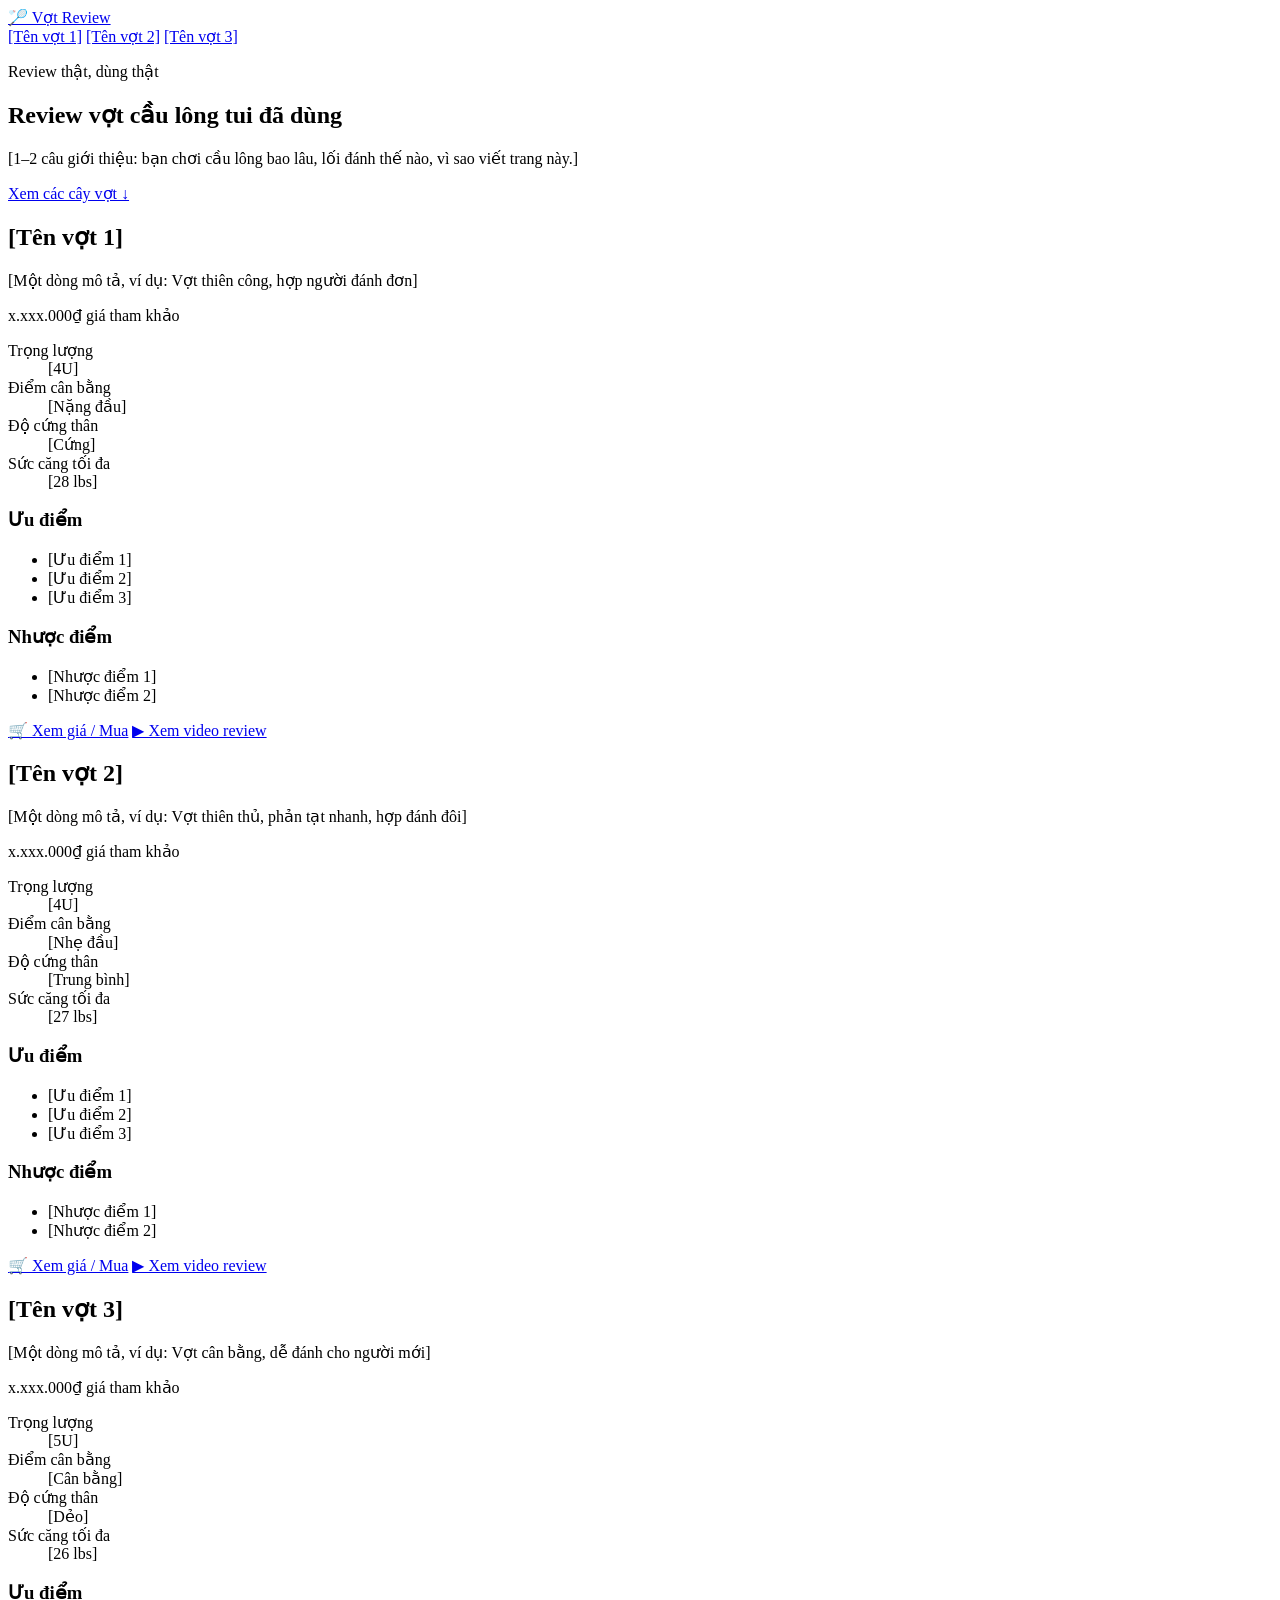
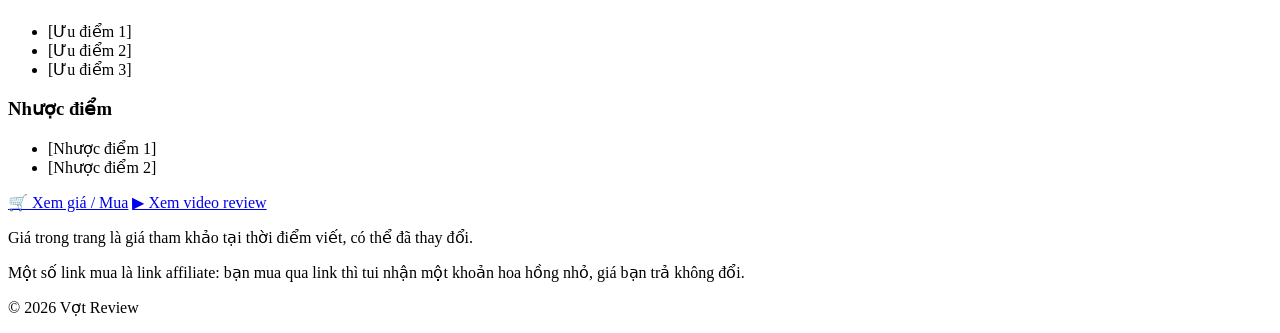
==== index.html @ 79912175 "feat: add landing page HTML, image folders and README Co-Authored-By: Claude Opus 5.5 (1M context) <" ====
<!doctype html>
<html lang="vi">
<head>
  <meta charset="utf-8">
  <meta name="viewport" content="width=device-width, initial-scale=1">
  <title>Review vợt cầu lông</title>
  <meta name="description" content="Review các cây vợt cầu lông tui đã dùng: hình ảnh, giá, thông số, ưu nhược điểm, link mua và video.">

  <!-- Open Graph: hiện ảnh + tiêu đề khi chia sẻ link lên Facebook/Zalo.
       Sau khi deploy, đổi og:image thành URL tuyệt đối, ví dụ https://ten-mien.vercel.app/images/hero.webp -->
  <meta property="og:type" content="website">
  <meta property="og:title" content="Review vợt cầu lông">
  <meta property="og:description" content="Review thật, dùng thật: giá, thông số, ưu nhược điểm từng cây vợt.">
  <meta property="og:image" content="images/hero.webp">

  <link rel="icon" href="data:image/svg+xml,%3Csvg xmlns=%22http://www.w3.org/2000/svg%22 viewBox=%220 0 100 100%22%3E%3Ctext y=%22.9em%22 font-size=%2290%22%3E🏸%3C/text%3E%3C/svg%3E">
  <link rel="preconnect" href="https://fonts.googleapis.com">
  <link rel="preconnect" href="https://fonts.gstatic.com" crossorigin>
  <link href="https://fonts.googleapis.com/css2?family=Be+Vietnam+Pro:wght@400;600;700&amp;display=swap" rel="stylesheet">
  <link rel="stylesheet" href="css/style.css">
  <script src="js/gallery.js" defer></script>
</head>
<body>
  <header class="site-header">
    <div class="container site-header__inner">
      <a class="logo" href="#top">🏸 Vợt Review</a>
      <nav class="site-nav" aria-label="Danh sách vợt">
        <!-- Mỗi vợt một dòng. href phải khớp id của section vợt -->
        <a href="#vot-1">[Tên vợt 1]</a>
        <a href="#vot-2">[Tên vợt 2]</a>
        <a href="#vot-3">[Tên vợt 3]</a>
      </nav>
    </div>
  </header>

  <section class="hero" id="top">
    <div class="container hero__inner">
      <div class="hero__text">
        <p class="hero__eyebrow">Review thật, dùng thật</p>
        <h1 class="hero__title">Review vợt cầu lông <span class="highlight">tui đã dùng</span></h1>
        <p class="hero__lead">[1–2 câu giới thiệu: bạn chơi cầu lông bao lâu, lối đánh thế nào, vì sao viết trang này.]</p>
        <a class="btn btn--primary" href="#vot-1">Xem các cây vợt ↓</a>
      </div>
      <div class="hero__media frame" data-label="Ảnh bìa">
        <img src="images/hero.webp" alt="[Mô tả ảnh bìa]" onerror="this.remove()">
      </div>
    </div>
  </section>

  <main>
    <!-- ================= VỢT 1: copy từ dòng này =================
         Khi thêm vợt mới, đổi "vot-1" thành "vot-N" ở: id, aria-labelledby, id của h2, đường dẫn ảnh.
         Nhớ thêm link "#vot-N" vào menu ở header. -->
    <section class="racket" id="vot-1" aria-labelledby="vot-1-title">
      <div class="container racket__inner">
        <div class="racket__media">
          <div class="gallery">
            <div class="gallery__track" role="region" tabindex="0" aria-label="Ảnh [Tên vợt 1]">
              <!-- 3–5 ảnh: images/vot-1/1.webp … 5.webp. Ít ảnh hơn thì xoá bớt <figure> -->
              <figure class="slide frame" data-label="Ảnh 1"><img src="images/vot-1/1.webp" alt="[Tên vợt 1], ảnh 1" loading="lazy" onerror="this.remove()"></figure>
              <figure class="slide frame" data-label="Ảnh 2"><img src="images/vot-1/2.webp" alt="[Tên vợt 1], ảnh 2" loading="lazy" onerror="this.remove()"></figure>
              <figure class="slide frame" data-label="Ảnh 3"><img src="images/vot-1/3.webp" alt="[Tên vợt 1], ảnh 3" loading="lazy" onerror="this.remove()"></figure>
              <figure class="slide frame" data-label="Ảnh 4"><img src="images/vot-1/4.webp" alt="[Tên vợt 1], ảnh 4" loading="lazy" onerror="this.remove()"></figure>
              <figure class="slide frame" data-label="Ảnh 5"><img src="images/vot-1/5.webp" alt="[Tên vợt 1], ảnh 5" loading="lazy" onerror="this.remove()"></figure>
            </div>
          </div>
        </div>
        <div class="racket__info">
          <h2 class="racket__name" id="vot-1-title">[Tên vợt 1]</h2>
          <p class="racket__tagline">[Một dòng mô tả, ví dụ: Vợt thiên công, hợp người đánh đơn]</p>
          <p class="price"><span class="price__value">x.xxx.000₫</span> <span class="price__note">giá tham khảo</span></p>
          <!-- Thông số nào không dùng thì xoá cả dòng <div class="spec"> -->
          <dl class="specs">
            <div class="spec"><dt>Trọng lượng</dt><dd>[4U]</dd></div>
            <div class="spec"><dt>Điểm cân bằng</dt><dd>[Nặng đầu]</dd></div>
            <div class="spec"><dt>Độ cứng thân</dt><dd>[Cứng]</dd></div>
            <div class="spec"><dt>Sức căng tối đa</dt><dd>[28 lbs]</dd></div>
          </dl>
          <div class="proscons">
            <div class="proscons__box proscons__box--pro">
              <h3>Ưu điểm</h3>
              <ul>
                <li>[Ưu điểm 1]</li>
                <li>[Ưu điểm 2]</li>
                <li>[Ưu điểm 3]</li>
              </ul>
            </div>
            <div class="proscons__box proscons__box--con">
              <h3>Nhược điểm</h3>
              <ul>
                <li>[Nhược điểm 1]</li>
                <li>[Nhược điểm 2]</li>
              </ul>
            </div>
          </div>
          <div class="actions">
            <!-- Thay "#" bằng link mua (Shopee, Lazada, shop…) và link video (YouTube, TikTok…) -->
            <a class="btn btn--primary" href="#" target="_blank" rel="sponsored noopener">🛒 Xem giá / Mua</a>
            <a class="btn btn--secondary" href="#" target="_blank" rel="noopener">▶ Xem video review</a>
          </div>
        </div>
      </div>
    </section>
    <!-- ================= VỢT 1: copy tới dòng này ================= -->

    <section class="racket" id="vot-2" aria-labelledby="vot-2-title">
      <div class="container racket__inner">
        <div class="racket__media">
          <div class="gallery">
            <div class="gallery__track" role="region" tabindex="0" aria-label="Ảnh [Tên vợt 2]">
              <figure class="slide frame" data-label="Ảnh 1"><img src="images/vot-2/1.webp" alt="[Tên vợt 2], ảnh 1" loading="lazy" onerror="this.remove()"></figure>
              <figure class="slide frame" data-label="Ảnh 2"><img src="images/vot-2/2.webp" alt="[Tên vợt 2], ảnh 2" loading="lazy" onerror="this.remove()"></figure>
              <figure class="slide frame" data-label="Ảnh 3"><img src="images/vot-2/3.webp" alt="[Tên vợt 2], ảnh 3" loading="lazy" onerror="this.remove()"></figure>
              <figure class="slide frame" data-label="Ảnh 4"><img src="images/vot-2/4.webp" alt="[Tên vợt 2], ảnh 4" loading="lazy" onerror="this.remove()"></figure>
            </div>
          </div>
        </div>
        <div class="racket__info">
          <h2 class="racket__name" id="vot-2-title">[Tên vợt 2]</h2>
          <p class="racket__tagline">[Một dòng mô tả, ví dụ: Vợt thiên thủ, phản tạt nhanh, hợp đánh đôi]</p>
          <p class="price"><span class="price__value">x.xxx.000₫</span> <span class="price__note">giá tham khảo</span></p>
          <dl class="specs">
            <div class="spec"><dt>Trọng lượng</dt><dd>[4U]</dd></div>
            <div class="spec"><dt>Điểm cân bằng</dt><dd>[Nhẹ đầu]</dd></div>
            <div class="spec"><dt>Độ cứng thân</dt><dd>[Trung bình]</dd></div>
            <div class="spec"><dt>Sức căng tối đa</dt><dd>[27 lbs]</dd></div>
          </dl>
          <div class="proscons">
            <div class="proscons__box proscons__box--pro">
              <h3>Ưu điểm</h3>
              <ul>
                <li>[Ưu điểm 1]</li>
                <li>[Ưu điểm 2]</li>
                <li>[Ưu điểm 3]</li>
              </ul>
            </div>
            <div class="proscons__box proscons__box--con">
              <h3>Nhược điểm</h3>
              <ul>
                <li>[Nhược điểm 1]</li>
                <li>[Nhược điểm 2]</li>
              </ul>
            </div>
          </div>
          <div class="actions">
            <a class="btn btn--primary" href="#" target="_blank" rel="sponsored noopener">🛒 Xem giá / Mua</a>
            <a class="btn btn--secondary" href="#" target="_blank" rel="noopener">▶ Xem video review</a>
          </div>
        </div>
      </div>
    </section>

    <section class="racket" id="vot-3" aria-labelledby="vot-3-title">
      <div class="container racket__inner">
        <div class="racket__media">
          <div class="gallery">
            <div class="gallery__track" role="region" tabindex="0" aria-label="Ảnh [Tên vợt 3]">
              <figure class="slide frame" data-label="Ảnh 1"><img src="images/vot-3/1.webp" alt="[Tên vợt 3], ảnh 1" loading="lazy" onerror="this.remove()"></figure>
              <figure class="slide frame" data-label="Ảnh 2"><img src="images/vot-3/2.webp" alt="[Tên vợt 3], ảnh 2" loading="lazy" onerror="this.remove()"></figure>
              <figure class="slide frame" data-label="Ảnh 3"><img src="images/vot-3/3.webp" alt="[Tên vợt 3], ảnh 3" loading="lazy" onerror="this.remove()"></figure>
            </div>
          </div>
        </div>
        <div class="racket__info">
          <h2 class="racket__name" id="vot-3-title">[Tên vợt 3]</h2>
          <p class="racket__tagline">[Một dòng mô tả, ví dụ: Vợt cân bằng, dễ đánh cho người mới]</p>
          <p class="price"><span class="price__value">x.xxx.000₫</span> <span class="price__note">giá tham khảo</span></p>
          <dl class="specs">
            <div class="spec"><dt>Trọng lượng</dt><dd>[5U]</dd></div>
            <div class="spec"><dt>Điểm cân bằng</dt><dd>[Cân bằng]</dd></div>
            <div class="spec"><dt>Độ cứng thân</dt><dd>[Dẻo]</dd></div>
            <div class="spec"><dt>Sức căng tối đa</dt><dd>[26 lbs]</dd></div>
          </dl>
          <div class="proscons">
            <div class="proscons__box proscons__box--pro">
              <h3>Ưu điểm</h3>
              <ul>
                <li>[Ưu điểm 1]</li>
                <li>[Ưu điểm 2]</li>
                <li>[Ưu điểm 3]</li>
              </ul>
            </div>
            <div class="proscons__box proscons__box--con">
              <h3>Nhược điểm</h3>
              <ul>
                <li>[Nhược điểm 1]</li>
                <li>[Nhược điểm 2]</li>
              </ul>
            </div>
          </div>
          <div class="actions">
            <a class="btn btn--primary" href="#" target="_blank" rel="sponsored noopener">🛒 Xem giá / Mua</a>
            <a class="btn btn--secondary" href="#" target="_blank" rel="noopener">▶ Xem video review</a>
          </div>
        </div>
      </div>
    </section>
  </main>

  <footer class="site-footer">
    <div class="container">
      <p>Giá trong trang là giá tham khảo tại thời điểm viết, có thể đã thay đổi.</p>
      <p>Một số link mua là link affiliate: bạn mua qua link thì tui nhận một khoản hoa hồng nhỏ, giá bạn trả không đổi.</p>
      <p>© 2026 Vợt Review</p>
    </div>
  </footer>
</body>
</html>
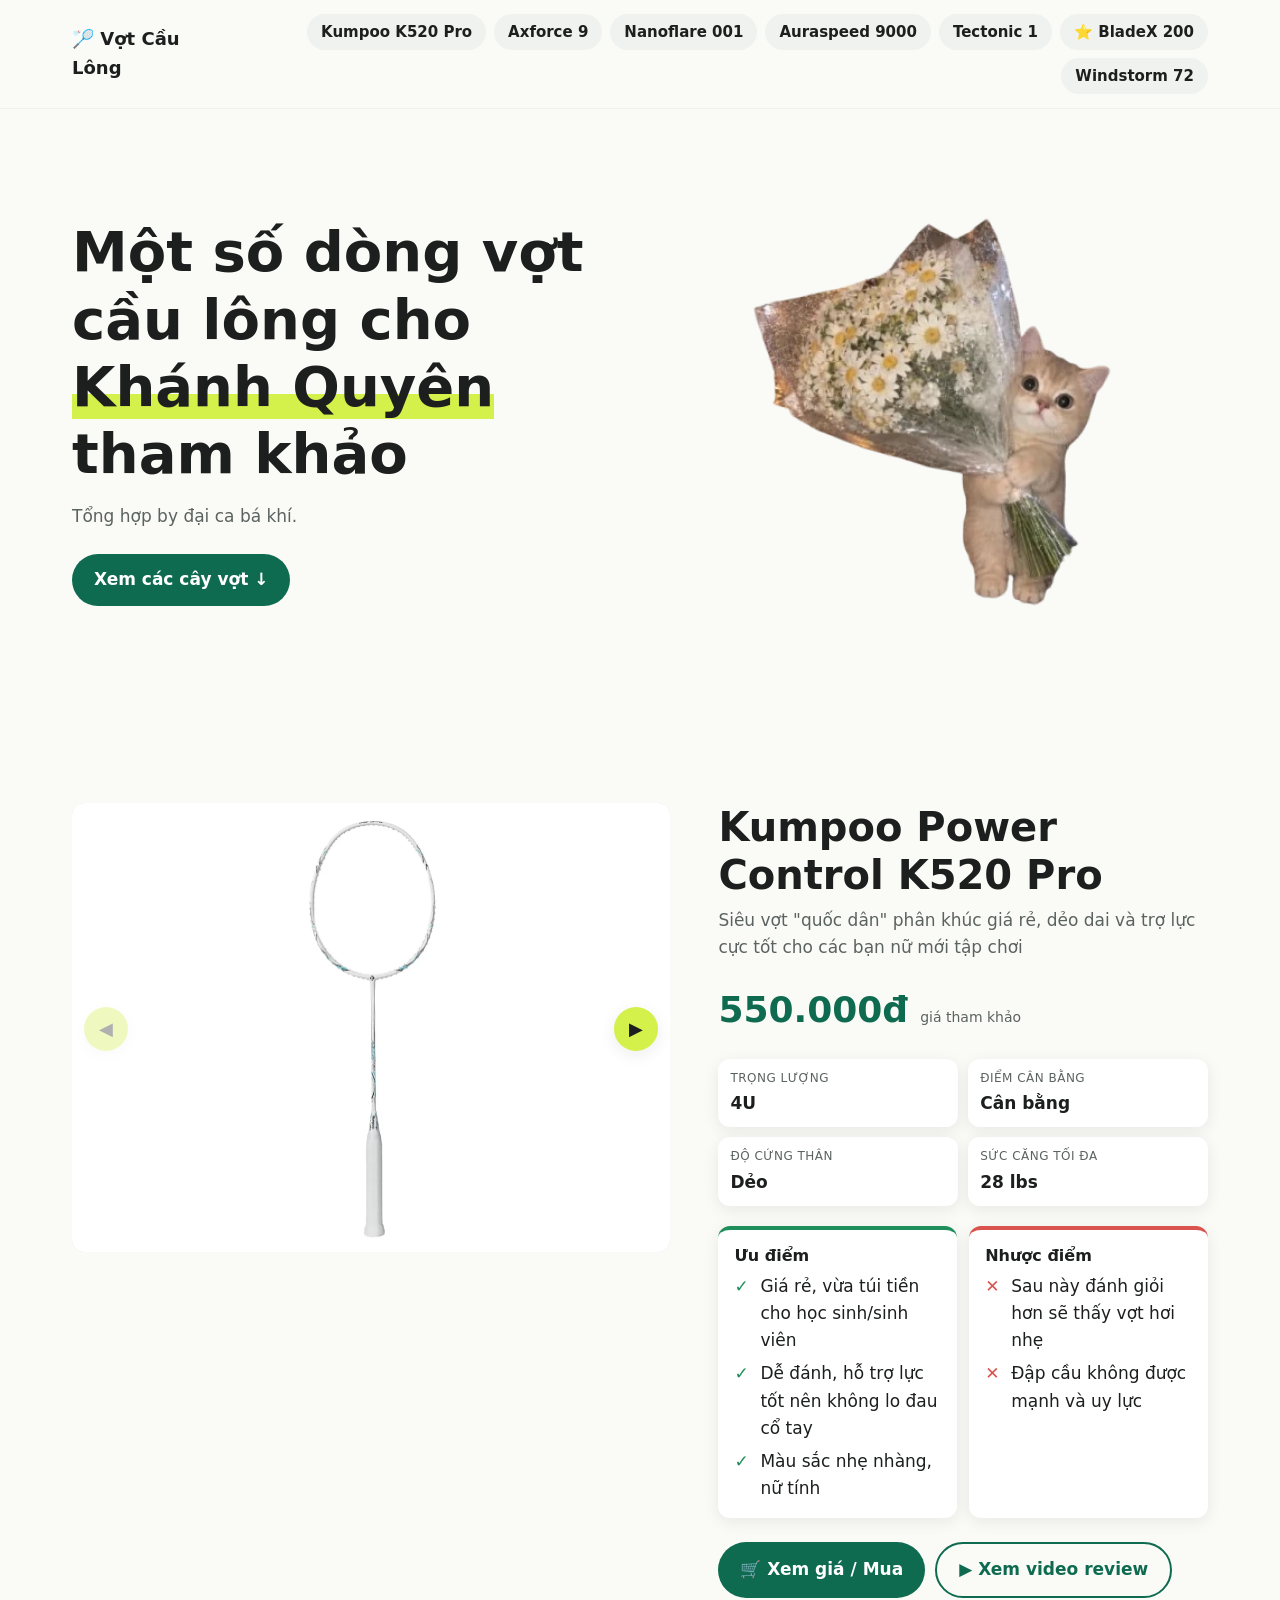
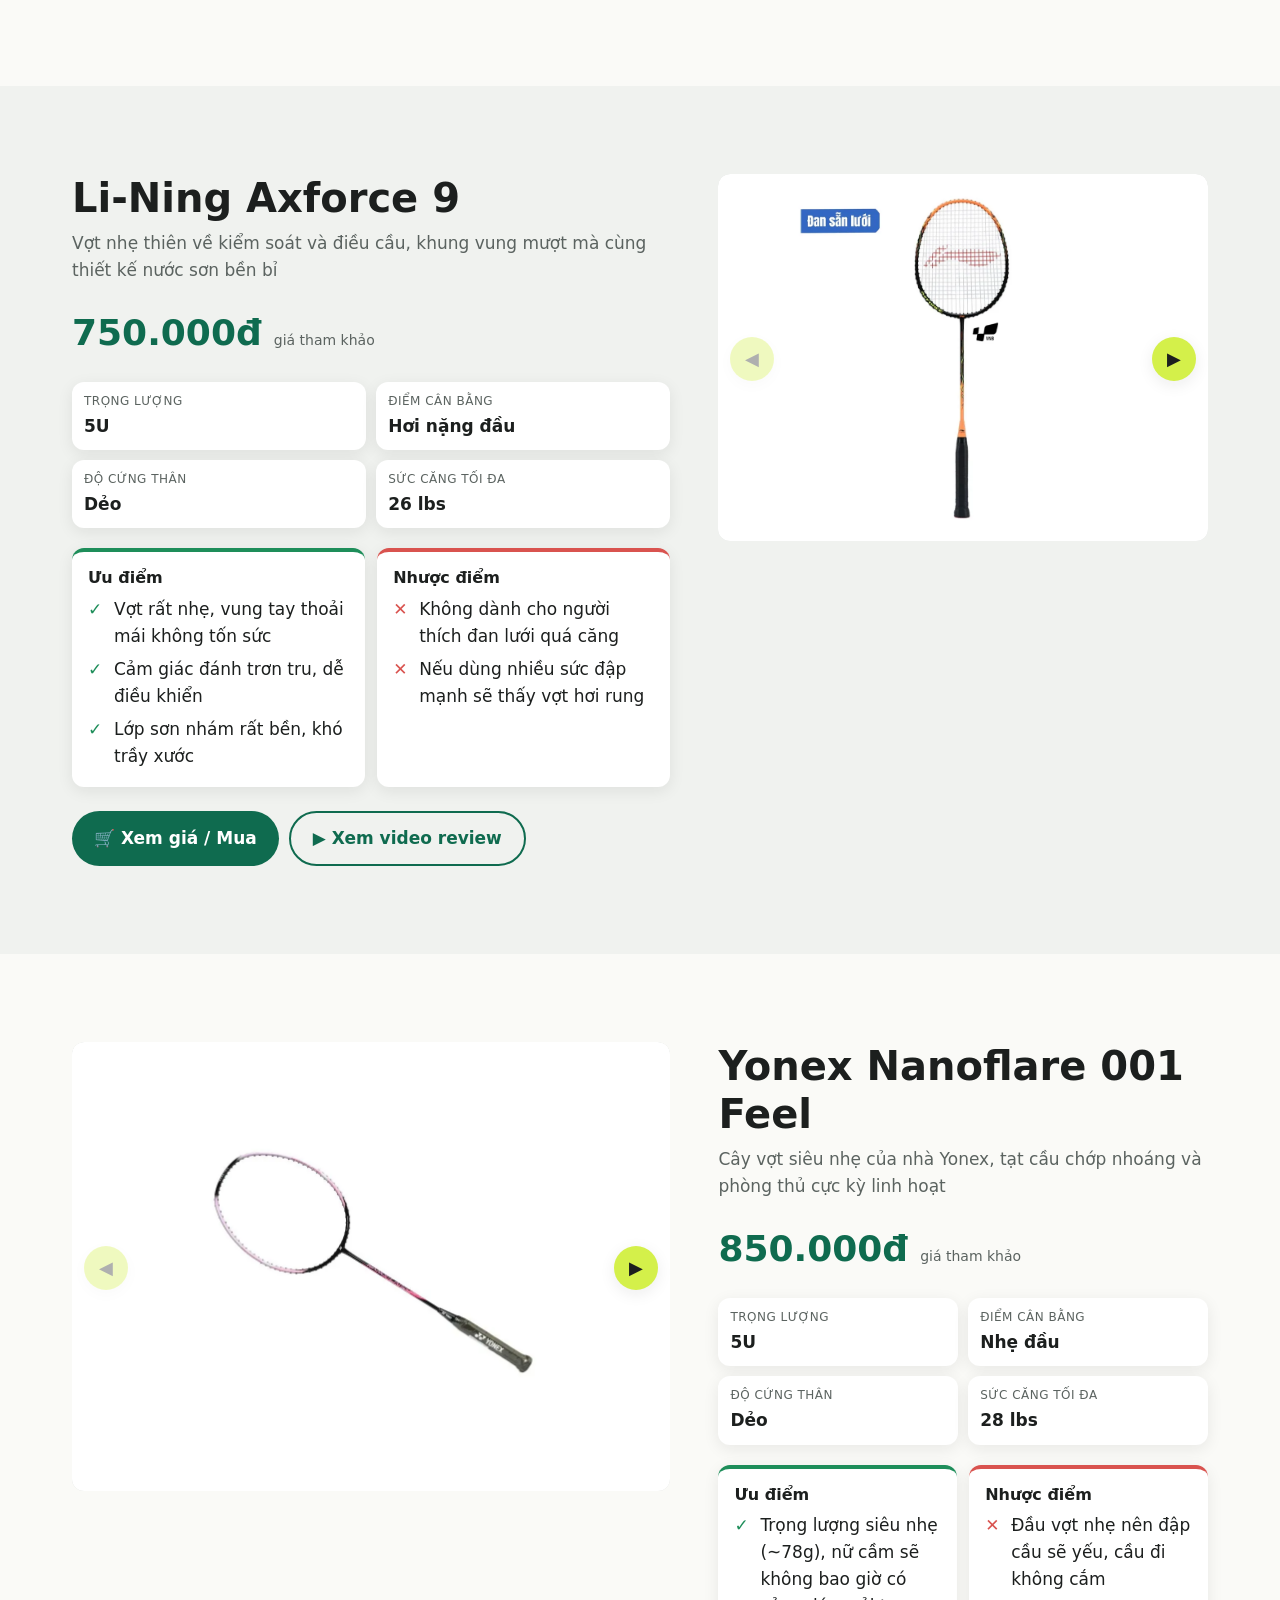
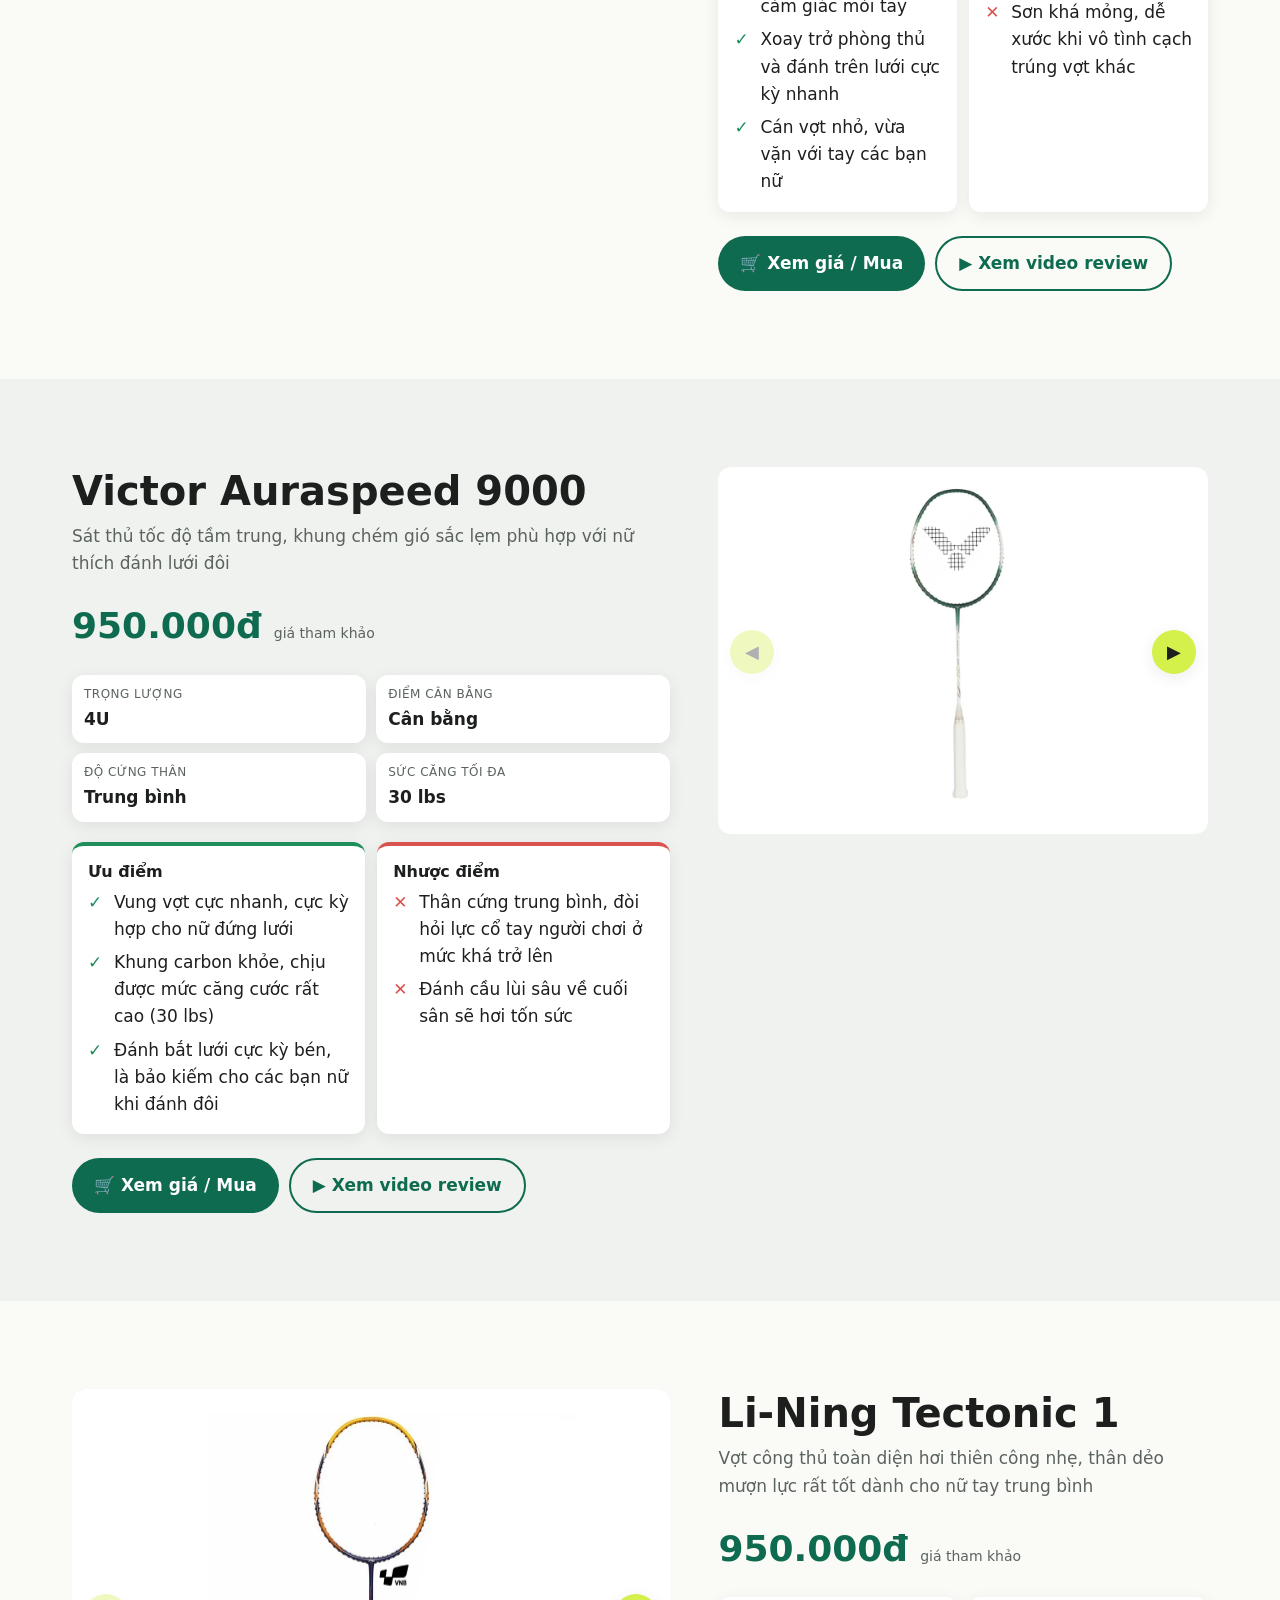
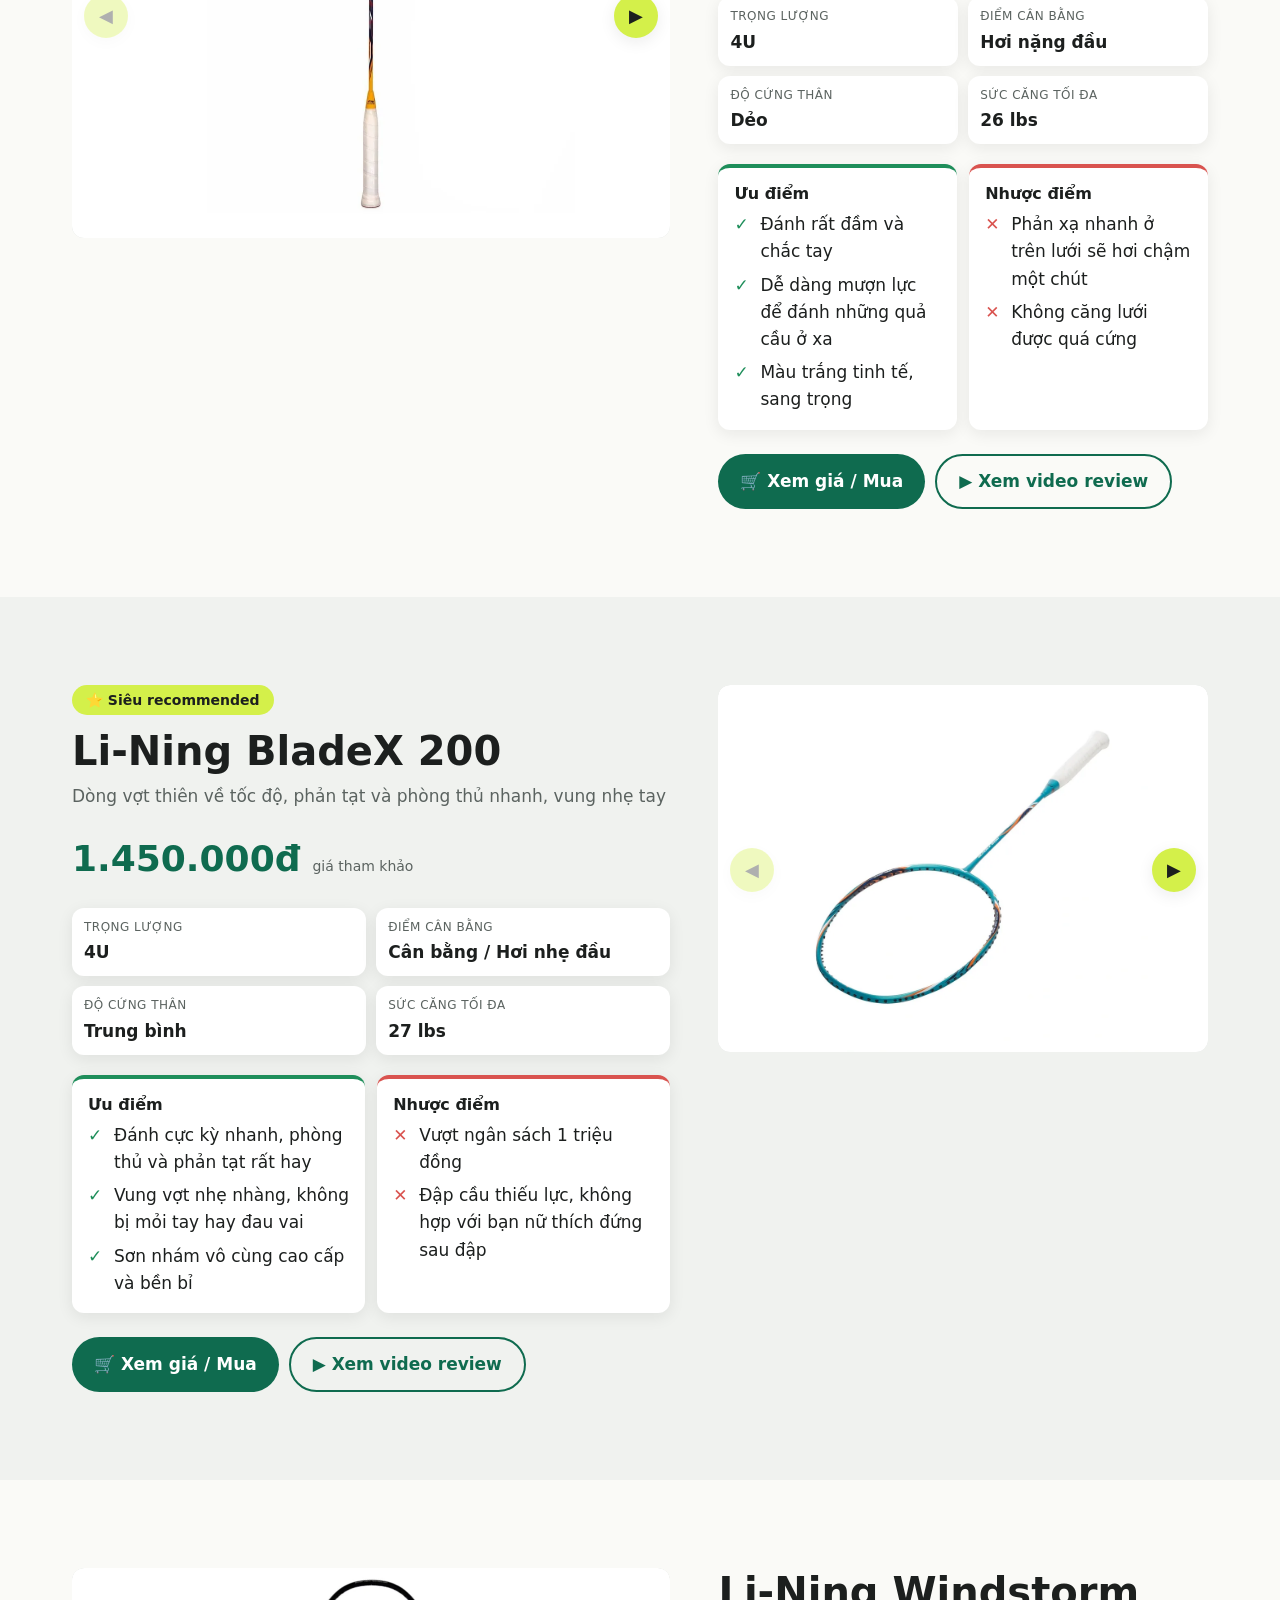
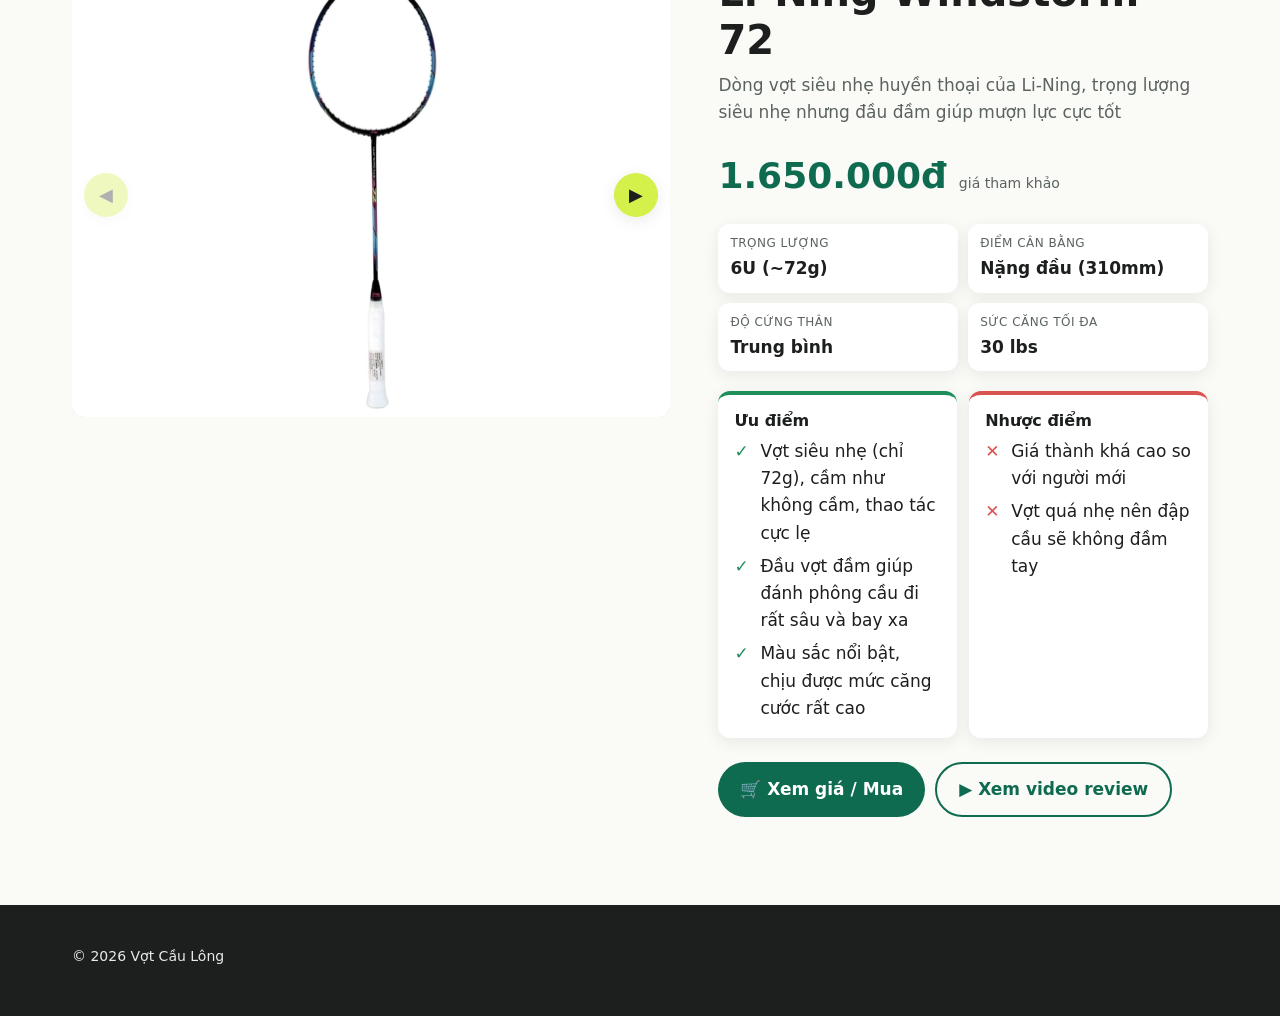
==== commit fd81a104: "first commit" ====
--- a/index.html
+++ b/index.html
@@ -3,17 +3,17 @@
 <head>
   <meta charset="utf-8">
   <meta name="viewport" content="width=device-width, initial-scale=1">
-  <title>Review vợt cầu lông</title>
-  <meta name="description" content="Review các cây vợt cầu lông tui đã dùng: hình ảnh, giá, thông số, ưu nhược điểm, link mua và video.">
+  <title>Một số dòng vợt cầu lông đáng tham khảo</title>
+  <meta name="description" content="Giới thiệu một số dòng vợt cầu lông: hình ảnh, giá, thông số, ưu nhược điểm, link mua và video.">
 
   <!-- Open Graph: hiện ảnh + tiêu đề khi chia sẻ link lên Facebook/Zalo.
        Sau khi deploy, đổi og:image thành URL tuyệt đối, ví dụ https://ten-mien.vercel.app/images/hero.webp -->
   <meta property="og:type" content="website">
-  <meta property="og:title" content="Review vợt cầu lông">
-  <meta property="og:description" content="Review thật, dùng thật: giá, thông số, ưu nhược điểm từng cây vợt.">
+  <meta property="og:title" content="Một số dòng vợt cầu lông đáng tham khảo">
+  <meta property="og:description" content="Giá, thông số, ưu nhược điểm từng cây vợt, kèm link mua và video.">
   <meta property="og:image" content="images/hero.webp">
 
-  <link rel="icon" href="data:image/svg+xml,%3Csvg xmlns=%22http://www.w3.org/2000/svg%22 viewBox=%220 0 100 100%22%3E%3Ctext y=%22.9em%22 font-size=%2290%22%3E🏸%3C/text%3E%3C/svg%3E">
+  <link rel="icon" href="data:image/svg+xml,%3Csvg xmlns=%22http://www.w3.org/2000/svg%22 viewBox=%220%200%20100%20100%22%3E%3Ctext%20y=%22.9em%22%20font-size=%2290%22%3E🏸%3C/text%3E%3C/svg%3E">
   <link rel="preconnect" href="https://fonts.googleapis.com">
   <link rel="preconnect" href="https://fonts.gstatic.com" crossorigin>
   <link href="https://fonts.googleapis.com/css2?family=Be+Vietnam+Pro:wght@400;600;700&amp;display=swap" rel="stylesheet">
@@ -23,12 +23,16 @@
 <body>
   <header class="site-header">
     <div class="container site-header__inner">
-      <a class="logo" href="#top">🏸 Vợt Review</a>
+      <a class="logo" href="#top">🏸 Vợt Cầu Lông</a>
       <nav class="site-nav" aria-label="Danh sách vợt">
-        <!-- Mỗi vợt một dòng. href phải khớp id của section vợt -->
-        <a href="#vot-1">[Tên vợt 1]</a>
-        <a href="#vot-2">[Tên vợt 2]</a>
-        <a href="#vot-3">[Tên vợt 3]</a>
+        <!-- Mỗi vợt một dòng, nên dùng tên ngắn. href phải khớp id của section vợt -->
+        <a href="#vot-1">Kumpoo K520 Pro</a>
+        <a href="#vot-2">Axforce 9</a>
+        <a href="#vot-3">Nanoflare 001</a>
+        <a href="#vot-4">Auraspeed 9000</a>
+        <a href="#vot-5">Tectonic 1</a>
+        <a href="#vot-6">⭐ BladeX 200</a>
+        <a href="#vot-7">Windstorm 72</a>
       </nav>
     </div>
   </header>
@@ -36,13 +40,12 @@
   <section class="hero" id="top">
     <div class="container hero__inner">
       <div class="hero__text">
-        <p class="hero__eyebrow">Review thật, dùng thật</p>
-        <h1 class="hero__title">Review vợt cầu lông <span class="highlight">tui đã dùng</span></h1>
-        <p class="hero__lead">[1–2 câu giới thiệu: bạn chơi cầu lông bao lâu, lối đánh thế nào, vì sao viết trang này.]</p>
+        <h1 class="hero__title">Một số dòng vợt cầu lông cho <span class="highlight">Khánh Quyên</span> tham khảo</h1>
+        <p class="hero__lead">Tổng hợp by đại ca bá khí.</p>
         <a class="btn btn--primary" href="#vot-1">Xem các cây vợt ↓</a>
       </div>
       <div class="hero__media frame" data-label="Ảnh bìa">
-        <img src="images/hero.webp" alt="[Mô tả ảnh bìa]" onerror="this.remove()">
+        <img src="images/hero.webp" alt="Chú mèo ôm bó hoa cúc trắng" onerror="this.remove()">
       </div>
     </div>
   </section>
@@ -55,48 +58,47 @@
       <div class="container racket__inner">
         <div class="racket__media">
           <div class="gallery">
-            <div class="gallery__track" role="region" tabindex="0" aria-label="Ảnh [Tên vợt 1]">
+            <div class="gallery__track" role="region" tabindex="0" aria-label="Ảnh Kumpoo Power Control K520 Pro">
               <!-- 3–5 ảnh: images/vot-1/1.webp … 5.webp. Ít ảnh hơn thì xoá bớt <figure> -->
-              <figure class="slide frame" data-label="Ảnh 1"><img src="images/vot-1/1.webp" alt="[Tên vợt 1], ảnh 1" loading="lazy" onerror="this.remove()"></figure>
-              <figure class="slide frame" data-label="Ảnh 2"><img src="images/vot-1/2.webp" alt="[Tên vợt 1], ảnh 2" loading="lazy" onerror="this.remove()"></figure>
-              <figure class="slide frame" data-label="Ảnh 3"><img src="images/vot-1/3.webp" alt="[Tên vợt 1], ảnh 3" loading="lazy" onerror="this.remove()"></figure>
-              <figure class="slide frame" data-label="Ảnh 4"><img src="images/vot-1/4.webp" alt="[Tên vợt 1], ảnh 4" loading="lazy" onerror="this.remove()"></figure>
-              <figure class="slide frame" data-label="Ảnh 5"><img src="images/vot-1/5.webp" alt="[Tên vợt 1], ảnh 5" loading="lazy" onerror="this.remove()"></figure>
-            </div>
-          </div>
-        </div>
-        <div class="racket__info">
-          <h2 class="racket__name" id="vot-1-title">[Tên vợt 1]</h2>
-          <p class="racket__tagline">[Một dòng mô tả, ví dụ: Vợt thiên công, hợp người đánh đơn]</p>
-          <p class="price"><span class="price__value">x.xxx.000₫</span> <span class="price__note">giá tham khảo</span></p>
+              <figure class="slide frame" data-label="Ảnh 1"><img src="images/vot-1/1.webp" alt="Kumpoo K520 Pro, màu trắng" loading="lazy" onerror="this.remove()"></figure>
+              <figure class="slide frame" data-label="Ảnh 2"><img src="images/vot-1/2.webp" alt="Kumpoo K520 Pro, màu đen" loading="lazy" onerror="this.remove()"></figure>
+              <figure class="slide frame" data-label="Ảnh 3"><img src="images/vot-1/3.webp" alt="Kumpoo K520 Pro, màu trắng hồng" loading="lazy" onerror="this.remove()"></figure>
+              <figure class="slide frame" data-label="Ảnh 4"><img src="images/vot-1/4.webp" alt="Kumpoo K520 Pro, màu trắng viền xanh vàng" loading="lazy" onerror="this.remove()"></figure>
+            </div>
+          </div>
+        </div>
+        <div class="racket__info">
+          <h2 class="racket__name" id="vot-1-title">Kumpoo Power Control K520 Pro</h2>
+          <p class="racket__tagline">Siêu vợt "quốc dân" phân khúc giá rẻ, dẻo dai và trợ lực cực tốt cho các bạn nữ mới tập chơi</p>
+          <p class="price"><span class="price__value">550.000đ</span> <span class="price__note">giá tham khảo</span></p>
           <!-- Thông số nào không dùng thì xoá cả dòng <div class="spec"> -->
           <dl class="specs">
-            <div class="spec"><dt>Trọng lượng</dt><dd>[4U]</dd></div>
-            <div class="spec"><dt>Điểm cân bằng</dt><dd>[Nặng đầu]</dd></div>
-            <div class="spec"><dt>Độ cứng thân</dt><dd>[Cứng]</dd></div>
-            <div class="spec"><dt>Sức căng tối đa</dt><dd>[28 lbs]</dd></div>
-          </dl>
-          <div class="proscons">
-            <div class="proscons__box proscons__box--pro">
-              <h3>Ưu điểm</h3>
-              <ul>
-                <li>[Ưu điểm 1]</li>
-                <li>[Ưu điểm 2]</li>
-                <li>[Ưu điểm 3]</li>
-              </ul>
-            </div>
-            <div class="proscons__box proscons__box--con">
-              <h3>Nhược điểm</h3>
-              <ul>
-                <li>[Nhược điểm 1]</li>
-                <li>[Nhược điểm 2]</li>
+            <div class="spec"><dt>Trọng lượng</dt><dd>4U</dd></div>
+            <div class="spec"><dt>Điểm cân bằng</dt><dd>Cân bằng</dd></div>
+            <div class="spec"><dt>Độ cứng thân</dt><dd>Dẻo</dd></div>
+            <div class="spec"><dt>Sức căng tối đa</dt><dd>28 lbs</dd></div>
+          </dl>
+          <div class="proscons">
+            <div class="proscons__box proscons__box--pro">
+              <h3>Ưu điểm</h3>
+              <ul>
+                <li>Giá rẻ, vừa túi tiền cho học sinh/sinh viên</li>
+                <li>Dễ đánh, hỗ trợ lực tốt nên không lo đau cổ tay</li>
+                <li>Màu sắc nhẹ nhàng, nữ tính</li>
+              </ul>
+            </div>
+            <div class="proscons__box proscons__box--con">
+              <h3>Nhược điểm</h3>
+              <ul>
+                <li>Sau này đánh giỏi hơn sẽ thấy vợt hơi nhẹ</li>
+                <li>Đập cầu không được mạnh và uy lực</li>
               </ul>
             </div>
           </div>
           <div class="actions">
             <!-- Thay "#" bằng link mua (Shopee, Lazada, shop…) và link video (YouTube, TikTok…) -->
-            <a class="btn btn--primary" href="#" target="_blank" rel="sponsored noopener">🛒 Xem giá / Mua</a>
-            <a class="btn btn--secondary" href="#" target="_blank" rel="noopener">▶ Xem video review</a>
+            <a class="btn btn--primary" href="https://shopvnb.com/vot-cau-long-kumpoo-power-control-k520-pro.html" target="_blank" rel="sponsored noopener">🛒 Xem giá / Mua</a>
+            <a class="btn btn--secondary" href="https://www.youtube.com/watch?v=oPKC8yfj3J8" target="_blank" rel="noopener">▶ Xem video review</a>
           </div>
         </div>
       </div>
@@ -107,44 +109,45 @@
       <div class="container racket__inner">
         <div class="racket__media">
           <div class="gallery">
-            <div class="gallery__track" role="region" tabindex="0" aria-label="Ảnh [Tên vợt 2]">
-              <figure class="slide frame" data-label="Ảnh 1"><img src="images/vot-2/1.webp" alt="[Tên vợt 2], ảnh 1" loading="lazy" onerror="this.remove()"></figure>
-              <figure class="slide frame" data-label="Ảnh 2"><img src="images/vot-2/2.webp" alt="[Tên vợt 2], ảnh 2" loading="lazy" onerror="this.remove()"></figure>
-              <figure class="slide frame" data-label="Ảnh 3"><img src="images/vot-2/3.webp" alt="[Tên vợt 2], ảnh 3" loading="lazy" onerror="this.remove()"></figure>
-              <figure class="slide frame" data-label="Ảnh 4"><img src="images/vot-2/4.webp" alt="[Tên vợt 2], ảnh 4" loading="lazy" onerror="this.remove()"></figure>
-            </div>
-          </div>
-        </div>
-        <div class="racket__info">
-          <h2 class="racket__name" id="vot-2-title">[Tên vợt 2]</h2>
-          <p class="racket__tagline">[Một dòng mô tả, ví dụ: Vợt thiên thủ, phản tạt nhanh, hợp đánh đôi]</p>
-          <p class="price"><span class="price__value">x.xxx.000₫</span> <span class="price__note">giá tham khảo</span></p>
-          <dl class="specs">
-            <div class="spec"><dt>Trọng lượng</dt><dd>[4U]</dd></div>
-            <div class="spec"><dt>Điểm cân bằng</dt><dd>[Nhẹ đầu]</dd></div>
-            <div class="spec"><dt>Độ cứng thân</dt><dd>[Trung bình]</dd></div>
-            <div class="spec"><dt>Sức căng tối đa</dt><dd>[27 lbs]</dd></div>
-          </dl>
-          <div class="proscons">
-            <div class="proscons__box proscons__box--pro">
-              <h3>Ưu điểm</h3>
-              <ul>
-                <li>[Ưu điểm 1]</li>
-                <li>[Ưu điểm 2]</li>
-                <li>[Ưu điểm 3]</li>
-              </ul>
-            </div>
-            <div class="proscons__box proscons__box--con">
-              <h3>Nhược điểm</h3>
-              <ul>
-                <li>[Nhược điểm 1]</li>
-                <li>[Nhược điểm 2]</li>
-              </ul>
-            </div>
-          </div>
-          <div class="actions">
-            <a class="btn btn--primary" href="#" target="_blank" rel="sponsored noopener">🛒 Xem giá / Mua</a>
-            <a class="btn btn--secondary" href="#" target="_blank" rel="noopener">▶ Xem video review</a>
+            <div class="gallery__track" role="region" tabindex="0" aria-label="Ảnh Li-Ning Axforce 9">
+              <figure class="slide frame" data-label="Ảnh 1"><img src="images/vot-2/1.webp" alt="Li-Ning Axforce 9, màu cam đen" loading="lazy" onerror="this.remove()"></figure>
+              <figure class="slide frame" data-label="Ảnh 2"><img src="images/vot-2/2.webp" alt="Li-Ning Axforce 9, màu tím đen" loading="lazy" onerror="this.remove()"></figure>
+              <figure class="slide frame" data-label="Ảnh 3"><img src="images/vot-2/3.webp" alt="Li-Ning Axforce 9, màu trắng xanh ngọc" loading="lazy" onerror="this.remove()"></figure>
+              <figure class="slide frame" data-label="Ảnh 4"><img src="images/vot-2/4.webp" alt="Li-Ning Axforce 9, màu trắng hồng" loading="lazy" onerror="this.remove()"></figure>
+              <figure class="slide frame" data-label="Ảnh 5"><img src="images/vot-2/5.webp" alt="Li-Ning Axforce 9, màu xanh dương nhạt" loading="lazy" onerror="this.remove()"></figure>
+            </div>
+          </div>
+        </div>
+        <div class="racket__info">
+          <h2 class="racket__name" id="vot-2-title">Li-Ning Axforce 9</h2>
+          <p class="racket__tagline">Vợt nhẹ thiên về kiểm soát và điều cầu, khung vung mượt mà cùng thiết kế nước sơn bền bỉ</p>
+          <p class="price"><span class="price__value">750.000đ</span> <span class="price__note">giá tham khảo</span></p>
+          <dl class="specs">
+            <div class="spec"><dt>Trọng lượng</dt><dd>5U</dd></div>
+            <div class="spec"><dt>Điểm cân bằng</dt><dd>Hơi nặng đầu</dd></div>
+            <div class="spec"><dt>Độ cứng thân</dt><dd>Dẻo</dd></div>
+            <div class="spec"><dt>Sức căng tối đa</dt><dd>26 lbs</dd></div>
+          </dl>
+          <div class="proscons">
+            <div class="proscons__box proscons__box--pro">
+              <h3>Ưu điểm</h3>
+              <ul>
+                <li>Vợt rất nhẹ, vung tay thoải mái không tốn sức</li>
+                <li>Cảm giác đánh trơn tru, dễ điều khiển</li>
+                <li>Lớp sơn nhám rất bền, khó trầy xước</li>
+              </ul>
+            </div>
+            <div class="proscons__box proscons__box--con">
+              <h3>Nhược điểm</h3>
+              <ul>
+                <li>Không dành cho người thích đan lưới quá căng</li>
+                <li>Nếu dùng nhiều sức đập mạnh sẽ thấy vợt hơi rung</li>
+              </ul>
+            </div>
+          </div>
+          <div class="actions">
+            <a class="btn btn--primary" href="https://thegioicaulong.vn/vot-cau-long-lining-axforce-9-orange/" target="_blank" rel="sponsored noopener">🛒 Xem giá / Mua</a>
+            <a class="btn btn--secondary" href="https://www.youtube.com/results?search_query=review+vợt+cầu+lông+lining+axforce+9" target="_blank" rel="noopener">▶ Xem video review</a>
           </div>
         </div>
       </div>
@@ -154,43 +157,232 @@
       <div class="container racket__inner">
         <div class="racket__media">
           <div class="gallery">
-            <div class="gallery__track" role="region" tabindex="0" aria-label="Ảnh [Tên vợt 3]">
-              <figure class="slide frame" data-label="Ảnh 1"><img src="images/vot-3/1.webp" alt="[Tên vợt 3], ảnh 1" loading="lazy" onerror="this.remove()"></figure>
-              <figure class="slide frame" data-label="Ảnh 2"><img src="images/vot-3/2.webp" alt="[Tên vợt 3], ảnh 2" loading="lazy" onerror="this.remove()"></figure>
-              <figure class="slide frame" data-label="Ảnh 3"><img src="images/vot-3/3.webp" alt="[Tên vợt 3], ảnh 3" loading="lazy" onerror="this.remove()"></figure>
-            </div>
-          </div>
-        </div>
-        <div class="racket__info">
-          <h2 class="racket__name" id="vot-3-title">[Tên vợt 3]</h2>
-          <p class="racket__tagline">[Một dòng mô tả, ví dụ: Vợt cân bằng, dễ đánh cho người mới]</p>
-          <p class="price"><span class="price__value">x.xxx.000₫</span> <span class="price__note">giá tham khảo</span></p>
-          <dl class="specs">
-            <div class="spec"><dt>Trọng lượng</dt><dd>[5U]</dd></div>
-            <div class="spec"><dt>Điểm cân bằng</dt><dd>[Cân bằng]</dd></div>
-            <div class="spec"><dt>Độ cứng thân</dt><dd>[Dẻo]</dd></div>
-            <div class="spec"><dt>Sức căng tối đa</dt><dd>[26 lbs]</dd></div>
-          </dl>
-          <div class="proscons">
-            <div class="proscons__box proscons__box--pro">
-              <h3>Ưu điểm</h3>
-              <ul>
-                <li>[Ưu điểm 1]</li>
-                <li>[Ưu điểm 2]</li>
-                <li>[Ưu điểm 3]</li>
-              </ul>
-            </div>
-            <div class="proscons__box proscons__box--con">
-              <h3>Nhược điểm</h3>
-              <ul>
-                <li>[Nhược điểm 1]</li>
-                <li>[Nhược điểm 2]</li>
-              </ul>
-            </div>
-          </div>
-          <div class="actions">
-            <a class="btn btn--primary" href="#" target="_blank" rel="sponsored noopener">🛒 Xem giá / Mua</a>
-            <a class="btn btn--secondary" href="#" target="_blank" rel="noopener">▶ Xem video review</a>
+            <div class="gallery__track" role="region" tabindex="0" aria-label="Ảnh Yonex Nanoflare 001 Feel">
+              <figure class="slide frame" data-label="Ảnh 1"><img src="images/vot-3/1.webp" alt="Yonex Nanoflare 001 Feel, màu đen hồng" loading="lazy" onerror="this.remove()"></figure>
+              <figure class="slide frame" data-label="Ảnh 2"><img src="images/vot-3/2.webp" alt="Yonex Nanoflare 001 Feel, màu xanh lá" loading="lazy" onerror="this.remove()"></figure>
+              <figure class="slide frame" data-label="Ảnh 3"><img src="images/vot-3/3.webp" alt="Yonex Nanoflare 001 Feel, màu trắng xanh mint" loading="lazy" onerror="this.remove()"></figure>
+            </div>
+          </div>
+        </div>
+        <div class="racket__info">
+          <h2 class="racket__name" id="vot-3-title">Yonex Nanoflare 001 Feel</h2>
+          <p class="racket__tagline">Cây vợt siêu nhẹ của nhà Yonex, tạt cầu chớp nhoáng và phòng thủ cực kỳ linh hoạt</p>
+          <p class="price"><span class="price__value">850.000đ</span> <span class="price__note">giá tham khảo</span></p>
+          <dl class="specs">
+            <div class="spec"><dt>Trọng lượng</dt><dd>5U</dd></div>
+            <div class="spec"><dt>Điểm cân bằng</dt><dd>Nhẹ đầu</dd></div>
+            <div class="spec"><dt>Độ cứng thân</dt><dd>Dẻo</dd></div>
+            <div class="spec"><dt>Sức căng tối đa</dt><dd>28 lbs</dd></div>
+          </dl>
+          <div class="proscons">
+            <div class="proscons__box proscons__box--pro">
+              <h3>Ưu điểm</h3>
+              <ul>
+                <li>Trọng lượng siêu nhẹ (~78g), nữ cầm sẽ không bao giờ có cảm giác mỏi tay</li>
+                <li>Xoay trở phòng thủ và đánh trên lưới cực kỳ nhanh</li>
+                <li>Cán vợt nhỏ, vừa vặn với tay các bạn nữ</li>
+              </ul>
+            </div>
+            <div class="proscons__box proscons__box--con">
+              <h3>Nhược điểm</h3>
+              <ul>
+                <li>Đầu vợt nhẹ nên đập cầu sẽ yếu, cầu đi không cắm</li>
+                <li>Sơn khá mỏng, dễ xước khi vô tình cạch trúng vợt khác</li>
+              </ul>
+            </div>
+          </div>
+          <div class="actions">
+            <a class="btn btn--primary" href="https://fbshop.vn/p/vot-cau-long-yonex-nanoflare-001-feel/" target="_blank" rel="sponsored noopener">🛒 Xem giá / Mua</a>
+            <a class="btn btn--secondary" href="https://www.youtube.com/results?search_query=đánh+giá+Yonex+Nanoflare+001+Feel+việt+nam" target="_blank" rel="noopener">▶ Xem video review</a>
+          </div>
+        </div>
+      </div>
+    </section>
+
+    <section class="racket" id="vot-4" aria-labelledby="vot-4-title">
+      <div class="container racket__inner">
+        <div class="racket__media">
+          <div class="gallery">
+            <div class="gallery__track" role="region" tabindex="0" aria-label="Ảnh Victor Auraspeed 9000">
+              <figure class="slide frame" data-label="Ảnh 1"><img src="images/vot-4/1.webp" alt="Victor Auraspeed 9000, màu xanh lá trắng" loading="lazy" onerror="this.remove()"></figure>
+              <figure class="slide frame" data-label="Ảnh 2"><img src="images/vot-4/2.webp" alt="Victor Auraspeed 9000, màu đen tím" loading="lazy" onerror="this.remove()"></figure>
+              <figure class="slide frame" data-label="Ảnh 3"><img src="images/vot-4/3.webp" alt="Victor Auraspeed 9000, đầu vợt màu xanh lá trắng" loading="lazy" onerror="this.remove()"></figure>
+              <figure class="slide frame" data-label="Ảnh 4"><img src="images/vot-4/4.webp" alt="Victor Auraspeed 9000, đầu vợt màu đen tím" loading="lazy" onerror="this.remove()"></figure>
+            </div>
+          </div>
+        </div>
+        <div class="racket__info">
+          <h2 class="racket__name" id="vot-4-title">Victor Auraspeed 9000</h2>
+          <p class="racket__tagline">Sát thủ tốc độ tầm trung, khung chém gió sắc lẹm phù hợp với nữ thích đánh lưới đôi</p>
+          <p class="price"><span class="price__value">950.000đ</span> <span class="price__note">giá tham khảo</span></p>
+          <dl class="specs">
+            <div class="spec"><dt>Trọng lượng</dt><dd>4U</dd></div>
+            <div class="spec"><dt>Điểm cân bằng</dt><dd>Cân bằng</dd></div>
+            <div class="spec"><dt>Độ cứng thân</dt><dd>Trung bình</dd></div>
+            <div class="spec"><dt>Sức căng tối đa</dt><dd>30 lbs</dd></div>
+          </dl>
+          <div class="proscons">
+            <div class="proscons__box proscons__box--pro">
+              <h3>Ưu điểm</h3>
+              <ul>
+                <li>Vung vợt cực nhanh, cực kỳ hợp cho nữ đứng lưới</li>
+                <li>Khung carbon khỏe, chịu được mức căng cước rất cao (30 lbs)</li>
+                <li>Đánh bắt lưới cực kỳ bén, là bảo kiếm cho các bạn nữ khi đánh đôi</li>
+              </ul>
+            </div>
+            <div class="proscons__box proscons__box--con">
+              <h3>Nhược điểm</h3>
+              <ul>
+                <li>Thân cứng trung bình, đòi hỏi lực cổ tay người chơi ở mức khá trở lên</li>
+                <li>Đánh cầu lùi sâu về cuối sân sẽ hơi tốn sức</li>
+              </ul>
+            </div>
+          </div>
+          <div class="actions">
+            <a class="btn btn--primary" href="https://xbsports.vn/products/vot-cau-long-victor-auraspeed-9000-chinh-hang" target="_blank" rel="sponsored noopener">🛒 Xem giá / Mua</a>
+            <a class="btn btn--secondary" href="https://www.youtube.com/watch?v=6mr85BKHnQE" target="_blank" rel="noopener">▶ Xem video review</a>
+          </div>
+        </div>
+      </div>
+    </section>
+
+    <section class="racket" id="vot-5" aria-labelledby="vot-5-title">
+      <div class="container racket__inner">
+        <div class="racket__media">
+          <div class="gallery">
+            <div class="gallery__track" role="region" tabindex="0" aria-label="Ảnh Li-Ning Tectonic 1">
+              <figure class="slide frame" data-label="Ảnh 1"><img src="images/vot-5/1.webp" alt="Li-Ning Tectonic 1, mặt trước" loading="lazy" onerror="this.remove()"></figure>
+              <figure class="slide frame" data-label="Ảnh 2"><img src="images/vot-5/2.webp" alt="Li-Ning Tectonic 1, góc nghiêng" loading="lazy" onerror="this.remove()"></figure>
+              <figure class="slide frame" data-label="Ảnh 3"><img src="images/vot-5/3.webp" alt="Li-Ning Tectonic 1, ảnh thật trên nền tối" loading="lazy" onerror="this.remove()"></figure>
+              <figure class="slide frame" data-label="Ảnh 4"><img src="images/vot-5/4.webp" alt="Li-Ning Tectonic 1, mặt trước, cận cảnh" loading="lazy" onerror="this.remove()"></figure>
+            </div>
+          </div>
+        </div>
+        <div class="racket__info">
+          <h2 class="racket__name" id="vot-5-title">Li-Ning Tectonic 1</h2>
+          <p class="racket__tagline">Vợt công thủ toàn diện hơi thiên công nhẹ, thân dẻo mượn lực rất tốt dành cho nữ tay trung bình</p>
+          <p class="price"><span class="price__value">950.000đ</span> <span class="price__note">giá tham khảo</span></p>
+          <dl class="specs">
+            <div class="spec"><dt>Trọng lượng</dt><dd>4U</dd></div>
+            <div class="spec"><dt>Điểm cân bằng</dt><dd>Hơi nặng đầu</dd></div>
+            <div class="spec"><dt>Độ cứng thân</dt><dd>Dẻo</dd></div>
+            <div class="spec"><dt>Sức căng tối đa</dt><dd>26 lbs</dd></div>
+          </dl>
+          <div class="proscons">
+            <div class="proscons__box proscons__box--pro">
+              <h3>Ưu điểm</h3>
+              <ul>
+                <li>Đánh rất đầm và chắc tay</li>
+                <li>Dễ dàng mượn lực để đánh những quả cầu ở xa</li>
+                <li>Màu trắng tinh tế, sang trọng</li>
+              </ul>
+            </div>
+            <div class="proscons__box proscons__box--con">
+              <h3>Nhược điểm</h3>
+              <ul>
+                <li>Phản xạ nhanh ở trên lưới sẽ hơi chậm một chút</li>
+                <li>Không căng lưới được quá cứng</li>
+              </ul>
+            </div>
+          </div>
+          <div class="actions">
+            <a class="btn btn--primary" href="https://shopvnb.com/vot-cau-long-lining-tectonic-1-chinh-hang.html" target="_blank" rel="sponsored noopener">🛒 Xem giá / Mua</a>
+            <a class="btn btn--secondary" href="https://www.youtube.com/watch?v=sR6961Rz7nI" target="_blank" rel="noopener">▶ Xem video review</a>
+          </div>
+        </div>
+      </div>
+    </section>
+
+    <section class="racket" id="vot-6" aria-labelledby="vot-6-title">
+      <div class="container racket__inner">
+        <div class="racket__media">
+          <div class="gallery">
+            <div class="gallery__track" role="region" tabindex="0" aria-label="Ảnh Li-Ning BladeX 200">
+              <figure class="slide frame" data-label="Ảnh 1"><img src="images/vot-6/1.webp" alt="Li-Ning BladeX 200, góc nghiêng" loading="lazy" onerror="this.remove()"></figure>
+              <figure class="slide frame" data-label="Ảnh 2"><img src="images/vot-6/2.webp" alt="Li-Ning BladeX 200, cận đầu vợt" loading="lazy" onerror="this.remove()"></figure>
+              <figure class="slide frame" data-label="Ảnh 3"><img src="images/vot-6/3.webp" alt="Li-Ning BladeX 200, mặt trước" loading="lazy" onerror="this.remove()"></figure>
+            </div>
+          </div>
+        </div>
+        <div class="racket__info">
+          <!-- Nhãn nổi bật: xoá dòng này nếu không cần, hoặc copy sang vợt khác -->
+          <p class="racket__badge">⭐ Siêu recommended</p>
+          <h2 class="racket__name" id="vot-6-title">Li-Ning BladeX 200</h2>
+          <p class="racket__tagline">Dòng vợt thiên về tốc độ, phản tạt và phòng thủ nhanh, vung nhẹ tay</p>
+          <p class="price"><span class="price__value">1.450.000đ</span> <span class="price__note">giá tham khảo</span></p>
+          <dl class="specs">
+            <div class="spec"><dt>Trọng lượng</dt><dd>4U</dd></div>
+            <div class="spec"><dt>Điểm cân bằng</dt><dd>Cân bằng / Hơi nhẹ đầu</dd></div>
+            <div class="spec"><dt>Độ cứng thân</dt><dd>Trung bình</dd></div>
+            <div class="spec"><dt>Sức căng tối đa</dt><dd>27 lbs</dd></div>
+          </dl>
+          <div class="proscons">
+            <div class="proscons__box proscons__box--pro">
+              <h3>Ưu điểm</h3>
+              <ul>
+                <li>Đánh cực kỳ nhanh, phòng thủ và phản tạt rất hay</li>
+                <li>Vung vợt nhẹ nhàng, không bị mỏi tay hay đau vai</li>
+                <li>Sơn nhám vô cùng cao cấp và bền bỉ</li>
+              </ul>
+            </div>
+            <div class="proscons__box proscons__box--con">
+              <h3>Nhược điểm</h3>
+              <ul>
+                <li>Vượt ngân sách 1 triệu đồng</li>
+                <li>Đập cầu thiếu lực, không hợp với bạn nữ thích đứng sau đập</li>
+              </ul>
+            </div>
+          </div>
+          <div class="actions">
+            <a class="btn btn--primary" href="https://shopvnb.com/vot-cau-long-lining-bladex-200.html" target="_blank" rel="sponsored noopener">🛒 Xem giá / Mua</a>
+            <a class="btn btn--secondary" href="https://www.youtube.com/results?search_query=review+lining+bladex+200+việt+nam" target="_blank" rel="noopener">▶ Xem video review</a>
+          </div>
+        </div>
+      </div>
+    </section>
+
+    <section class="racket" id="vot-7" aria-labelledby="vot-7-title">
+      <div class="container racket__inner">
+        <div class="racket__media">
+          <div class="gallery">
+            <div class="gallery__track" role="region" tabindex="0" aria-label="Ảnh Li-Ning Windstorm 72">
+              <figure class="slide frame" data-label="Ảnh 1"><img src="images/vot-7/1.webp" alt="Li-Ning Windstorm 72, màu đen" loading="lazy" onerror="this.remove()"></figure>
+              <figure class="slide frame" data-label="Ảnh 2"><img src="images/vot-7/2.webp" alt="Li-Ning Windstorm 72, màu xanh" loading="lazy" onerror="this.remove()"></figure>
+              <figure class="slide frame" data-label="Ảnh 3"><img src="images/vot-7/3.webp" alt="Li-Ning Windstorm 72, màu tím hồng" loading="lazy" onerror="this.remove()"></figure>
+              <figure class="slide frame" data-label="Ảnh 4"><img src="images/vot-7/4.webp" alt="Li-Ning Windstorm 72, màu cam" loading="lazy" onerror="this.remove()"></figure>
+            </div>
+          </div>
+        </div>
+        <div class="racket__info">
+          <h2 class="racket__name" id="vot-7-title">Li-Ning Windstorm 72</h2>
+          <p class="racket__tagline">Dòng vợt siêu nhẹ huyền thoại của Li-Ning, trọng lượng siêu nhẹ nhưng đầu đầm giúp mượn lực cực tốt</p>
+          <p class="price"><span class="price__value">1.650.000đ</span> <span class="price__note">giá tham khảo</span></p>
+          <dl class="specs">
+            <div class="spec"><dt>Trọng lượng</dt><dd>6U (~72g)</dd></div>
+            <div class="spec"><dt>Điểm cân bằng</dt><dd>Nặng đầu (310mm)</dd></div>
+            <div class="spec"><dt>Độ cứng thân</dt><dd>Trung bình</dd></div>
+            <div class="spec"><dt>Sức căng tối đa</dt><dd>30 lbs</dd></div>
+          </dl>
+          <div class="proscons">
+            <div class="proscons__box proscons__box--pro">
+              <h3>Ưu điểm</h3>
+              <ul>
+                <li>Vợt siêu nhẹ (chỉ 72g), cầm như không cầm, thao tác cực lẹ</li>
+                <li>Đầu vợt đầm giúp đánh phông cầu đi rất sâu và bay xa</li>
+                <li>Màu sắc nổi bật, chịu được mức căng cước rất cao</li>
+              </ul>
+            </div>
+            <div class="proscons__box proscons__box--con">
+              <h3>Nhược điểm</h3>
+              <ul>
+                <li>Giá thành khá cao so với người mới</li>
+                <li>Vợt quá nhẹ nên đập cầu sẽ không đầm tay</li>
+              </ul>
+            </div>
+          </div>
+          <div class="actions">
+            <a class="btn btn--primary" href="https://shopvnb.com/vot-cau-long-lining-windstorm-72.html" target="_blank" rel="sponsored noopener">🛒 Xem giá / Mua</a>
+            <a class="btn btn--secondary" href="https://www.youtube.com/results?search_query=review+lining+windstorm+72+việt+nam" target="_blank" rel="noopener">▶ Xem video review</a>
           </div>
         </div>
       </div>
@@ -199,9 +391,7 @@
 
   <footer class="site-footer">
     <div class="container">
-      <p>Giá trong trang là giá tham khảo tại thời điểm viết, có thể đã thay đổi.</p>
-      <p>Một số link mua là link affiliate: bạn mua qua link thì tui nhận một khoản hoa hồng nhỏ, giá bạn trả không đổi.</p>
-      <p>© 2026 Vợt Review</p>
+      <p>© 2026 Vợt Cầu Lông</p>
     </div>
   </footer>
 </body>
--- a/css/style.css
+++ b/css/style.css
@@ -0,0 +1,473 @@
+/* ==========================================================================
+   Vợt Cầu Lông: style.css
+   Mobile-first. Đổi màu/bo góc: chỉ sửa các biến trong :root
+   ========================================================================== */
+
+:root {
+  --bg: #FAFAF7;
+  --bg-alt: #F0F2EF;
+  --primary: #0F6B4F;
+  --accent: #D4F04A;
+  --text: #1C1F1E;
+  --pro: #1E8E5A;
+  --con: #D9534F;
+  --radius: 12px;
+
+  --surface: #FFFFFF;
+  --muted: #5B6360;
+  --placeholder: #D9DDD9;
+  --on-dark: #E7EAE8;
+  --header-bg: rgba(250, 250, 247, 0.92);
+  --shadow: 0 4px 16px rgba(28, 31, 30, 0.08);
+
+  --container: 1200px;
+  --gutter: 16px;
+  --header-h: 104px;
+  --font: "Be Vietnam Pro", system-ui, -apple-system, "Segoe UI", Roboto, sans-serif;
+}
+
+@media (min-width: 640px) {
+  :root { --gutter: 24px; }
+}
+
+@media (min-width: 1024px) {
+  :root { --gutter: 32px; --header-h: 72px; }
+}
+
+/* ---------- Base ---------- */
+
+*,
+*::before,
+*::after { box-sizing: border-box; }
+
+html { scroll-behavior: smooth; }
+
+body {
+  margin: 0;
+  background: var(--bg);
+  color: var(--text);
+  font-family: var(--font);
+  font-size: clamp(1rem, 0.95rem + 0.25vw, 1.0625rem);
+  line-height: 1.6;
+  overflow-wrap: break-word;
+  -webkit-font-smoothing: antialiased;
+}
+
+img { display: block; max-width: 100%; }
+
+h1, h2, h3 { margin: 0; line-height: 1.2; }
+
+a { color: var(--primary); }
+
+:focus-visible {
+  outline: 3px solid var(--primary);
+  outline-offset: 3px;
+}
+
+.container {
+  width: 100%;
+  max-width: var(--container);
+  margin-inline: auto;
+  padding-inline: var(--gutter);
+}
+
+/* ---------- Header ---------- */
+
+.site-header {
+  position: sticky;
+  top: 0;
+  z-index: 10;
+  background: var(--header-bg);
+  backdrop-filter: blur(8px);
+  border-bottom: 1px solid var(--bg-alt);
+}
+
+.site-header__inner {
+  display: flex;
+  flex-direction: column;
+  gap: 4px;
+  padding-block: 10px;
+}
+
+.logo {
+  color: var(--text);
+  font-size: 1.125rem;
+  font-weight: 700;
+  text-decoration: none;
+}
+
+/* Mobile: menu là một dải cuộn ngang tràn sát mép màn hình */
+.site-nav {
+  display: flex;
+  gap: 8px;
+  overflow-x: auto;
+  scrollbar-width: none;
+  margin-inline: calc(-1 * var(--gutter));
+  padding: 4px var(--gutter);
+}
+
+.site-nav::-webkit-scrollbar { display: none; }
+
+.site-nav a {
+  flex: none;
+  padding: 6px 14px;
+  border-radius: 999px;
+  background: var(--bg-alt);
+  color: var(--text);
+  font-size: 0.9375rem;
+  font-weight: 600;
+  text-decoration: none;
+  white-space: nowrap;
+}
+
+.site-nav a:hover { background: var(--accent); }
+.site-nav a:focus-visible { outline-offset: -3px; }
+
+/* ---------- Hero ---------- */
+
+.hero { padding-block: clamp(40px, 8vw, 96px); }
+
+.hero__inner {
+  display: grid;
+  gap: 32px;
+  align-items: center;
+}
+
+.hero__title {
+  font-size: clamp(2rem, 1.4rem + 3vw, 3.5rem);
+  font-weight: 700;
+}
+
+.highlight { background: linear-gradient(transparent 62%, var(--accent) 62%); }
+
+.hero__lead {
+  max-width: 52ch;
+  margin: 16px 0 24px;
+  color: var(--muted);
+}
+
+.hero__media {
+  aspect-ratio: 4 / 3;
+  border-radius: var(--radius);
+}
+
+/* Ảnh bìa đã tách nền (PNG/WebP trong suốt): hiện trọn ảnh, bỏ nền xám + nhãn chờ.
+   Ảnh lỗi bị onerror xoá thì :has(img) không còn khớp và khung chờ hiện lại. */
+.hero__media:has(img) { background: transparent; }
+.hero__media:has(img)::before { content: none; }
+.hero__media.frame img { object-fit: contain; }
+
+/* ---------- Khung ảnh: nền xám + nhãn, ảnh thật nằm đè lên ---------- */
+
+.frame {
+  position: relative;
+  overflow: hidden;
+  background: var(--placeholder);
+}
+
+.frame::before {
+  content: attr(data-label);
+  position: absolute;
+  inset: 0;
+  display: grid;
+  place-items: center;
+  color: var(--muted);
+  font-weight: 600;
+}
+
+.frame img {
+  position: absolute;
+  inset: 0;
+  width: 100%;
+  height: 100%;
+  object-fit: cover;
+}
+
+/* ---------- Section vợt ---------- */
+
+.racket {
+  padding-block: clamp(48px, 7vw, 88px);
+  scroll-margin-top: var(--header-h);
+}
+
+.racket:nth-of-type(even) { background: var(--bg-alt); }
+
+.racket__inner {
+  display: grid;
+  gap: 28px;
+}
+
+.racket__media { min-width: 0; }
+
+.racket__name {
+  font-size: clamp(1.75rem, 1.3rem + 2vw, 2.5rem);
+  font-weight: 700;
+}
+
+.racket__tagline {
+  margin: 8px 0 0;
+  color: var(--muted);
+}
+
+/* Nhãn nổi bật trên tên vợt, ví dụ "⭐ Siêu recommended" */
+.racket__badge {
+  display: inline-block;
+  margin: 0 0 12px;
+  padding: 4px 14px;
+  border-radius: 999px;
+  background: var(--accent);
+  color: var(--text);
+  font-size: 0.875rem;
+  font-weight: 700;
+}
+
+/* ---------- Gallery ---------- */
+
+.gallery { position: relative; }
+
+.gallery__track {
+  display: flex;
+  gap: 12px;
+  overflow-x: auto;
+  scroll-snap-type: x mandatory;
+  scroll-behavior: smooth;
+  overscroll-behavior-x: contain;
+  border-radius: var(--radius);
+  padding-bottom: 4px;
+}
+
+/* Mobile: slide 85% để ló ảnh kế tiếp, gợi ý vuốt ngang */
+.slide {
+  flex: 0 0 85%;
+  margin: 0;
+  aspect-ratio: 4 / 3;
+  border-radius: var(--radius);
+  scroll-snap-align: start;
+}
+
+.gallery__btn { display: none; }
+
+/* ---------- Giá ---------- */
+
+.price {
+  display: flex;
+  flex-wrap: wrap;
+  align-items: baseline;
+  gap: 4px 12px;
+  margin: 20px 0 0;
+}
+
+.price__value {
+  color: var(--primary);
+  font-size: clamp(1.75rem, 1.4rem + 1.5vw, 2.25rem);
+  font-weight: 700;
+}
+
+.price__note {
+  color: var(--muted);
+  font-size: 0.875rem;
+}
+
+/* ---------- Thông số ---------- */
+
+.specs {
+  display: grid;
+  grid-template-columns: repeat(2, 1fr);
+  gap: 10px;
+  margin: 20px 0 0;
+}
+
+.spec {
+  padding: 10px 12px;
+  border-radius: var(--radius);
+  background: var(--surface);
+  box-shadow: var(--shadow);
+}
+
+.spec dt {
+  color: var(--muted);
+  font-size: 0.75rem;
+  letter-spacing: 0.04em;
+  text-transform: uppercase;
+}
+
+.spec dd {
+  margin: 2px 0 0;
+  font-weight: 600;
+}
+
+/* ---------- Ưu / nhược ---------- */
+
+.proscons {
+  display: grid;
+  gap: 12px;
+  margin-top: 20px;
+}
+
+.proscons__box {
+  padding: 16px;
+  border-top: 4px solid;
+  border-radius: var(--radius);
+  background: var(--surface);
+  box-shadow: var(--shadow);
+}
+
+.proscons__box--pro { border-top-color: var(--pro); }
+.proscons__box--con { border-top-color: var(--con); }
+
+.proscons__box h3 {
+  margin-bottom: 8px;
+  font-size: 1rem;
+}
+
+.proscons ul {
+  display: grid;
+  gap: 6px;
+  margin: 0;
+  padding: 0;
+  list-style: none;
+}
+
+.proscons li {
+  position: relative;
+  padding-left: 26px;
+}
+
+.proscons li::before {
+  position: absolute;
+  top: 0;
+  left: 0;
+  font-weight: 700;
+}
+
+.proscons__box--pro li::before { content: "✓"; color: var(--pro); }
+.proscons__box--con li::before { content: "✕"; color: var(--con); }
+
+/* ---------- Nút ---------- */
+
+/* Mobile: nút rộng hết hàng */
+.actions {
+  display: grid;
+  gap: 10px;
+  margin-top: 24px;
+}
+
+.btn {
+  display: inline-flex;
+  align-items: center;
+  justify-content: center;
+  gap: 8px;
+  min-height: 48px;
+  padding: 12px 22px;
+  border-radius: 999px;
+  font-weight: 600;
+  text-decoration: none;
+  transition: transform 0.15s, box-shadow 0.15s, background-color 0.15s;
+}
+
+.btn:hover {
+  transform: translateY(-2px);
+  box-shadow: var(--shadow);
+}
+
+.btn--primary {
+  background: var(--primary);
+  color: var(--surface);
+}
+
+.btn--secondary {
+  border: 2px solid var(--primary);
+  background: transparent;
+  color: var(--primary);
+}
+
+.btn--secondary:hover { background: var(--accent); }
+
+/* ---------- Footer ---------- */
+
+.site-footer {
+  padding-block: 40px;
+  background: var(--text);
+  color: var(--on-dark);
+  font-size: 0.875rem;
+}
+
+.site-footer p { margin: 0 0 8px; }
+
+/* ---------- Tablet (≥ 640px) ---------- */
+
+@media (min-width: 640px) {
+  .specs { grid-template-columns: repeat(4, 1fr); }
+  .proscons { grid-template-columns: 1fr 1fr; }
+  .actions { display: flex; flex-wrap: wrap; }
+}
+
+/* ---------- Desktop (≥ 1024px) ---------- */
+
+@media (min-width: 1024px) {
+  .site-header__inner {
+    flex-direction: row;
+    align-items: center;
+    justify-content: space-between;
+  }
+
+  .site-nav {
+    margin-inline: 0;
+    padding-inline: 0;
+    flex-wrap: wrap;
+    justify-content: flex-end;
+  }
+
+  .specs { grid-template-columns: repeat(2, 1fr); }
+
+  .hero__inner { grid-template-columns: 1fr 1fr; }
+
+  /* Ảnh ~55%, thông tin ~45%; section chẵn đảo chiều cho so le */
+  .racket__inner {
+    grid-template-columns: minmax(0, 11fr) minmax(0, 9fr);
+    gap: 48px;
+    align-items: start;
+  }
+
+  .racket:nth-of-type(even) .racket__media { order: 2; }
+
+  .slide { flex-basis: 100%; }
+
+  .gallery__btn {
+    position: absolute;
+    top: 50%;
+    display: grid;
+    place-items: center;
+    width: 44px;
+    height: 44px;
+    border: 0;
+    border-radius: 50%;
+    background: var(--accent);
+    color: var(--text);
+    font-size: 1.125rem;
+    cursor: pointer;
+    box-shadow: var(--shadow);
+    transform: translateY(-50%);
+    transition: opacity 0.2s;
+  }
+
+  .gallery__btn--prev { left: 12px; }
+  .gallery__btn--next { right: 12px; }
+
+  .gallery__btn:disabled {
+    opacity: 0.35;
+    cursor: default;
+  }
+}
+
+/* ---------- Giảm chuyển động ---------- */
+
+@media (prefers-reduced-motion: reduce) {
+  html,
+  .gallery__track { scroll-behavior: auto; }
+
+  .btn,
+  .gallery__btn { transition: none; }
+
+  .btn:hover { transform: none; }
+}
